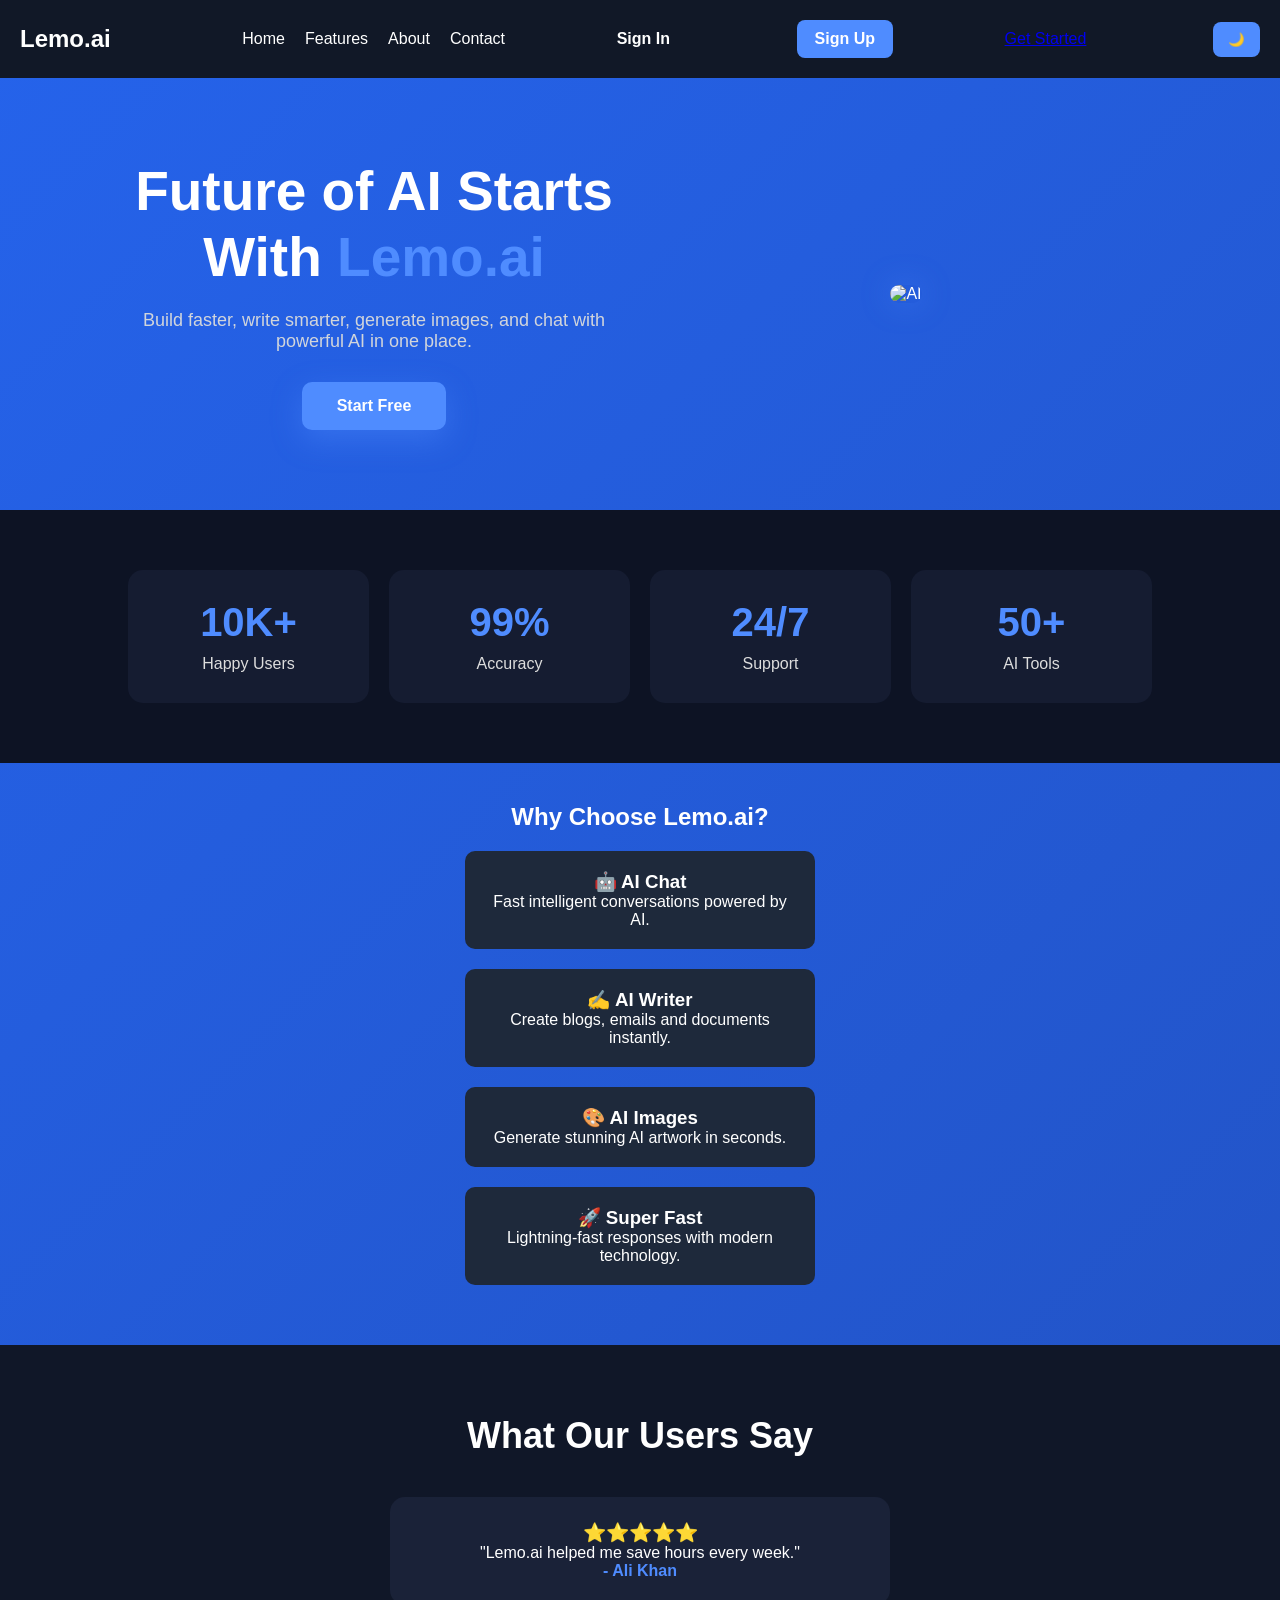
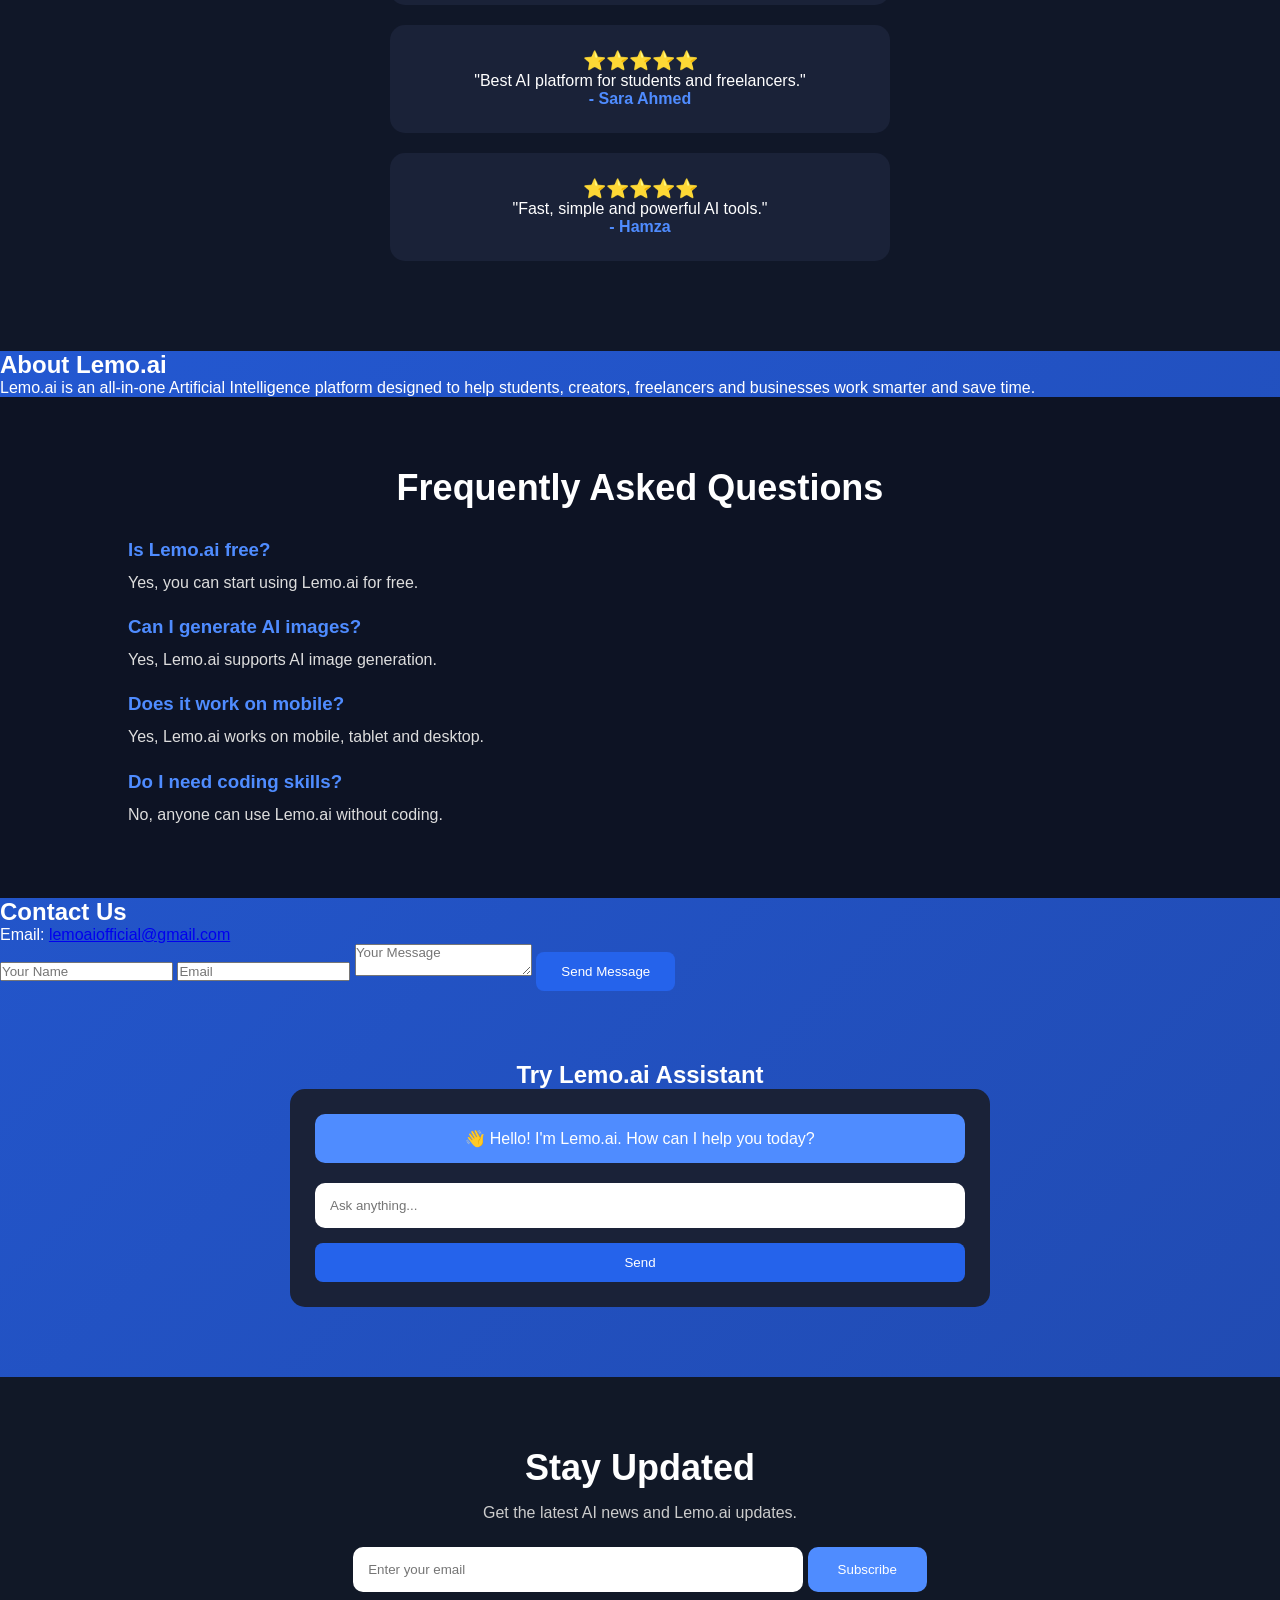
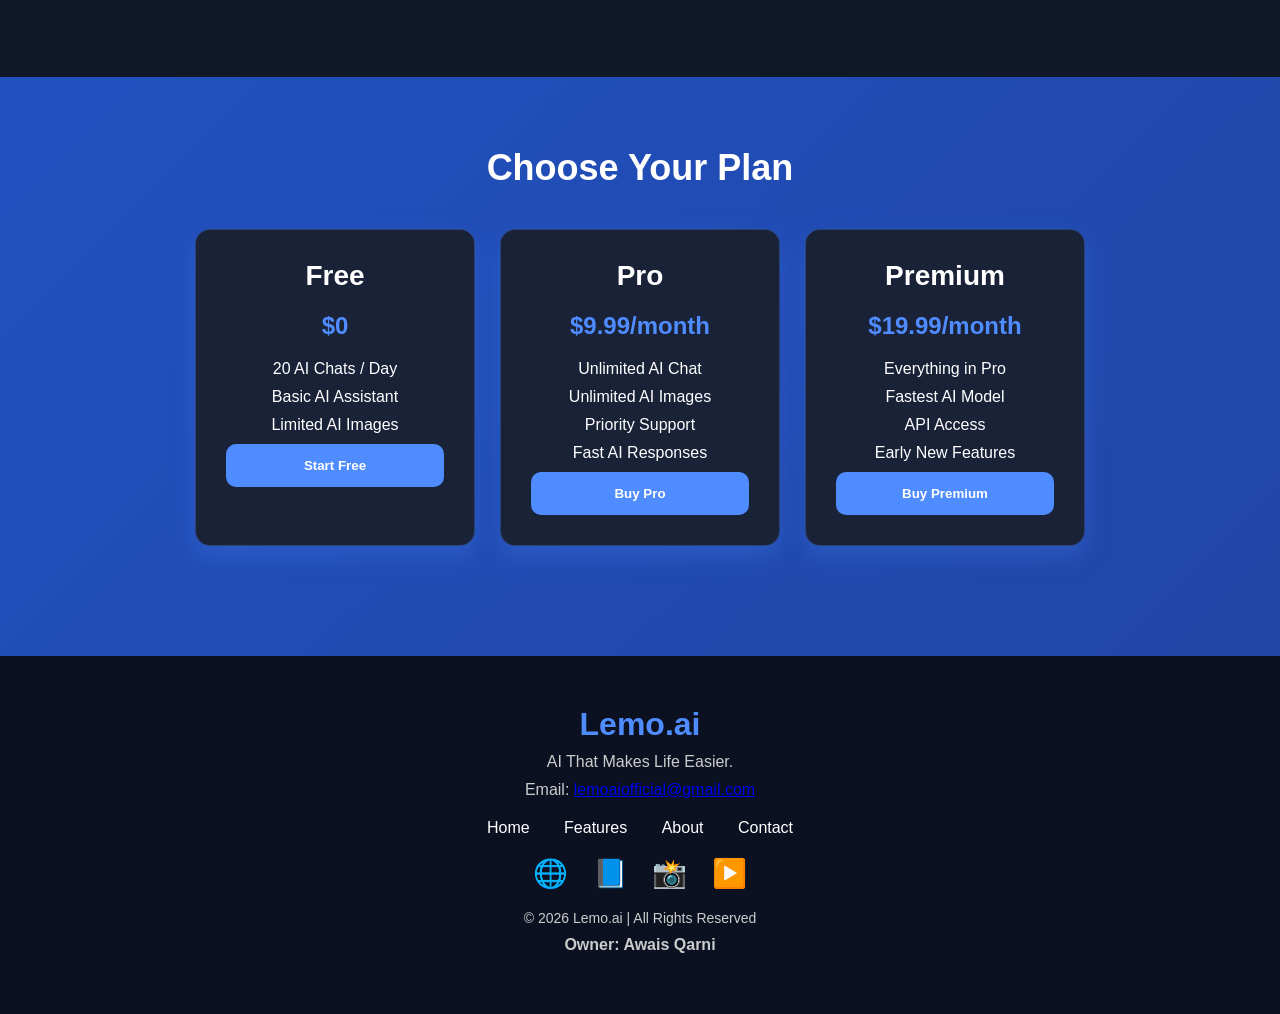
==== index.html @ efa88f42 "Update index.html" ====
<!DOCTYPE html>
<html lang="en">
<head>
    <meta charset="UTF-8">
    <meta name="viewport" content="width=device-width, initial-scale=1.0">
    <title>Lemo.ai | AI That Makes Life Easier</title>
    <link rel="stylesheet" href="style.css">
</head>
<body>
<div id="loader">
    <h1>Lemo.ai</h1>
</div>

<header>
    <nav class="navbar">
        <h2 class="logo">Lemo<span>.ai</span></h2>

        <ul class="menu">
            <li><a href="#">Home</a></li>
            <li><a href="#features">Features</a></li>
            <li><a href="#about">About</a></li>
            <li><a href="#contact">Contact</a></li>
        </ul>
<a href="login.html" class="signin-btn">Sign In</a>
<a href="sign up.html" class="signup-btn">Sign Up</a>

        <a href="#chat" class="btn">Get Started</a>
<button id="themeToggle">🌙</button>
    </nav>
</header>

<section class="hero">

    <div class="hero-text">

        <h1>Future of AI Starts With <span>Lemo.ai</span></h1>

        <p>
            Build faster, write smarter, generate images,
            and chat with powerful AI in one place.
        </p>

        <a href="#chat" class="hero-btn">Start Free</a>

    </div>

    <div class="hero-image">

        <img src="https://images.unsplash.com/photo-1677442136019-21780ecad995?w=700"
             alt="AI">

    </div>

</section> 
<section class="stats">

  <div class="stat">
    <h2>10K+</h2>
    <p>Happy Users</p>
  </div>

  <div class="stat">
    <h2>99%</h2>
    <p>Accuracy</p>
  </div>

  <div class="stat">
    <h2>24/7</h2>
    <p>Support</p>
  </div>

  <div class="stat">
    <h2>50+</h2>
    <p>AI Tools</p>
  </div>

</section>

<section id="features" class="features">

<h2>Why Choose Lemo.ai?</h2>

<div class="cards">

<div class="card">
<h3>🤖 AI Chat</h3>
<p>Fast intelligent conversations powered by AI.</p>
</div>

<div class="card">
<h3>✍ AI Writer</h3>
<p>Create blogs, emails and documents instantly.</p>
</div>

<div class="card">
<h3>🎨 AI Images</h3>
<p>Generate stunning AI artwork in seconds.</p>
</div>

<div class="card">
<h3>🚀 Super Fast</h3>
<p>Lightning-fast responses with modern technology.</p>
</div>

</div>

</section> 
<section class="testimonials">

  <h2>What Our Users Say</h2>

  <div class="card">
    <h3>⭐⭐⭐⭐⭐</h3>
    <p>"Lemo.ai helped me save hours every week."</p>
    <b>- Ali Khan</b>
  </div>

  <div class="card">
    <h3>⭐⭐⭐⭐⭐</h3>
    <p>"Best AI platform for students and freelancers."</p>
    <b>- Sara Ahmed</b>
  </div>

  <div class="card">
    <h3>⭐⭐⭐⭐⭐</h3>
    <p>"Fast, simple and powerful AI tools."</p>
    <b>- Hamza</b>
  </div>

</section>

<section id="about" class="about">

<h2>About Lemo.ai</h2>

<p>

Lemo.ai is an all-in-one Artificial Intelligence platform
designed to help students, creators, freelancers and businesses
work smarter and save time.

</p>

</section> 
<section class="faq">

  <h2>Frequently Asked Questions</h2>

  <h3>Is Lemo.ai free?</h3>
  <p>Yes, you can start using Lemo.ai for free.</p>

  <h3>Can I generate AI images?</h3>
  <p>Yes, Lemo.ai supports AI image generation.</p>

  <h3>Does it work on mobile?</h3>
  <p>Yes, Lemo.ai works on mobile, tablet and desktop.</p>

  <h3>Do I need coding skills?</h3>
  <p>No, anyone can use Lemo.ai without coding.</p>

</section>

<section id="contact" class="contact">

<h2>Contact Us</h2>
<p>Email: <a href="mailto:lemoaiofficial@gmail.com">lemoaiofficial@gmail.com</a></p>
<form>

<input type="text" placeholder="Your Name">

<input type="email" placeholder="Email">

<textarea placeholder="Your Message"></textarea>

<button>Send Message</button>

</form>

</section>
<section id="chat" class="chat">

<h2>Try Lemo.ai Assistant</h2>

<div class="chat-box">

<div class="ai-message">
👋 Hello! I'm Lemo.ai. How can I help you today?
</div>

<input type="text" placeholder="Ask anything...">

<button onclick="askAI()">Send</button>

</div>

</section>
<section class="newsletter">

<h2>Stay Updated</h2>

<p>Get the latest AI news and Lemo.ai updates.</p>

<form>
<input type="email" placeholder="Enter your email">
<button type="submit">Subscribe</button>
</form>

</section>
<section class="pricing">

<h2>Choose Your Plan</h2>

<div class="pricing-cards">

<div class="price-card">
<h3>Free</h3>
<h1>$0</h1>
<p>20 AI Chats / Day</p>
<p>Basic AI Assistant</p>
<p>Limited AI Images</p>
<button>Start Free</button>
</div>

<div class="price-card">
<h3>Pro</h3>
<h1>$9.99/month</h1>
<p>Unlimited AI Chat</p>
<p>Unlimited AI Images</p>
<p>Priority Support</p>
<p>Fast AI Responses</p>
<button>Buy Pro</button>
</div>

<div class="price-card">
<h3>Premium</h3>
<h1>$19.99/month</h1>
<p>Everything in Pro</p>
<p>Fastest AI Model</p>
<p>API Access</p>
<p>Early New Features</p>
<button>Buy Premium</button>
</div>

</div>

</section>

<footer class="footer">

    <h2>Lemo.ai</h2>

    <p>AI That Makes Life Easier.</p>
<p>Email: <a href="mailto:lemoaiofficial@gmail.com">lemoaiofficial@gmail.com</a></p>

    <div class="footer-links">
        <a href="#">Home</a>
        <a href="#features">Features</a>
        <a href="#about">About</a>
        <a href="#contact">Contact</a>
    </div>

    <div class="social-icons">
        <a href="#">🌐</a>
        <a href="#">📘</a>
        <a href="#">📸</a>
        <a href="#">▶️</a>
    </div>

    <p class="copyright">
        © 2026 Lemo.ai | All Rights Reserved
    </p>
<p class="owner">
    Owner: <b>Awais Qarni</b>
</p>

</footer>

<script src="script.js"></script>

</body>
</html>
---- style.css ----
*{
  margin:0;
  padding:0;
  box-sizing:border-box;
  font-family:Arial,sans-serif;
}

body{
  background:#0f172a;
  color:white;
}

nav{
  display:flex;
  justify-content:space-between;
  align-items:center;
  padding:20px;
  background:#111827;
}

nav ul{
  display:flex;
  list-style:none;
}

nav ul li{
  margin-left:20px;
}

nav ul li a{
  color:white;
  text-decoration:none;
}

.hero{
  text-align:center;
  padding:80px 20px;
}

.hero h1{
  font-size:42px;
}

.hero p{
  margin:20px 0;
}

button{
  padding:12px 25px;
  border:none;
  border-radius:8px;
  background:#2563eb;
  color:white;
  cursor:pointer;
}

.features{
  padding:40px 20px;
  text-align:center;
}

.card{
  background:#1e293b;
  padding:20px;
  margin:20px auto;
  max-width:350px;
  border-radius:10px;
}

footer{
  text-align:center;
  padding:20px;
  background:#111827;
  margin-top:40px;
}
/* ---------- Statistics ---------- */

.stats{
display:grid;
grid-template-columns:repeat(auto-fit,minmax(180px,1fr));
gap:20px;
padding:60px 10%;
background:#0d1324;
text-align:center;
}

.stat{
background:#151c31;
padding:30px;
border-radius:15px;
transition:.3s;
}

.stat:hover{
transform:translateY(-8px);
background:#1f2a48;
}

.stat h2{
font-size:40px;
color:#4f8cff;
margin-bottom:10px;
}

.stat p{
color:#ddd;
}


/* ---------- Testimonials ---------- */

.testimonials{
padding:70px 10%;
text-align:center;
background:#101728;
}

.testimonials h2{
font-size:36px;
margin-bottom:40px;
}

.testimonials .card{
background:#1a2238;
padding:25px;
margin:20px auto;
max-width:500px;
border-radius:15px;
transition:.3s;
}

.testimonials .card:hover{
transform:scale(1.03);
}

.testimonials b{
color:#4f8cff;
}


/* ---------- FAQ ---------- */

.faq{
padding:70px 10%;
background:#0d1324;
}

.faq h2{
text-align:center;
font-size:36px;
margin-bottom:30px;
}

.faq h3{
margin-top:20px;
color:#4f8cff;
}

.faq p{
margin-top:8px;
line-height:1.7;
color:#ddd;
}
/* ---------- Hero ---------- */

.hero{
display:flex;
align-items:center;
justify-content:space-between;
padding:80px 10%;
gap:40px;
flex-wrap:wrap;
}

.hero-text{
flex:1;
}

.hero-text h1{
font-size:55px;
line-height:1.2;
margin-bottom:20px;
}

.hero-text span{
color:#4f8cff;
}

.hero-text p{
font-size:18px;
color:#d1d5db;
margin-bottom:30px;
}

.hero-btn{
display:inline-block;
padding:15px 35px;
background:#4f8cff;
color:white;
text-decoration:none;
border-radius:10px;
font-weight:bold;
transition:.3s;
box-shadow:0 10px 30px rgba(79,140,255,.4);
}


.hero-btn:hover{
background:#2563eb;
transform:translateY(-3px);
}

.hero-image{
flex:1;
text-align:center;
}

.hero-image img{
width:100%;
max-width:500px;
border-radius:20px;
box-shadow:0 0 30px rgba(79,140,255,.4);
}
.card{
opacity:0;
transform:translateY(50px);
transition:all .6s ease;
}
.footer{
    background:#0b1120;
    color:white;
    text-align:center;
    padding:50px 20px;
}

.footer h2{
    font-size:32px;
    margin-bottom:10px;
    color:#4f8cff;
}

.footer p{
    color:#ccc;
    margin:10px 0;
}

.footer-links{
    margin:20px 0;
}

.footer-links a{
    color:white;
    text-decoration:none;
    margin:0 15px;
    transition:.3s;
}

.footer-links a:hover{
    color:#4f8cff;
}

.social-icons{
    margin:20px 0;
}

.social-icons a{
    font-size:28px;
    margin:0 10px;
    text-decoration:none;
}

.copyright{
    margin-top:25px;
    font-size:14px;
    color:#888;
}
#themeToggle{
    padding:10px 15px;
    border:none;
    border-radius:8px;
    background:#4f8cff;
    color:#fff;
    cursor:pointer;
    margin-left:15px;
}

.light-mode{
    background:#ffffff;
    color:#111111;
}

.light-mode nav{
    background:#f5f5f5;
}

.light-mode .card,
.light-mode .stat{
    background:#eeeeee;
    color:#111111;
}
#loader{
    position:fixed;
    top:0;
    left:0;
    width:100%;
    height:100%;
    background:#0b1120;
    display:flex;
    justify-content:center;
    align-items:center;
    z-index:9999;
}

#loader h1{
    color:#4f8cff;
    font-size:50px;
    animation:pulse 1s infinite;
}

@keyframes pulse{
    0%{transform:scale(1);}
    50%{transform:scale(1.1);}
    100%{transform:scale(1);}
}
body{
    margin:0;
    font-family:Arial,sans-serif;
    background:linear-gradient(-45deg,#0b1120,#111827,#1e3a8a,#2563eb);
    background-size:400% 400%;
    animation:bgAnimation 12s ease infinite;
    color:white;
}

@keyframes bgAnimation{
    0%{
        background-position:0% 50%;
    }
    50%{
        background-position:100% 50%;
    }
    100%{
        background-position:0% 50%;
    }
}
.signin-btn{
color:white;
text-decoration:none;
margin-right:15px;
font-weight:bold;
}

.signup-btn{
background:#4f8cff;
color:white;
padding:10px 18px;
border-radius:8px;
text-decoration:none;
font-weight:bold;
}

.signup-btn:hover{
background:#2563eb;
}
.owner{
    margin-top:10px;
    color:#4f8cff;
    font-size:16px;
    font-weight:bold;
}
.chat{
padding:70px 10%;
text-align:center;
}

.chat-box{
max-width:700px;
margin:auto;
background:#1a2238;
padding:25px;
border-radius:15px;
}

.ai-message{
background:#4f8cff;
padding:15px;
border-radius:10px;
margin-bottom:20px;
}

.chat-box input{
width:100%;
padding:15px;
margin-bottom:15px;
border:none;
border-radius:10px;
}

.chat-box button{
width:100%;
}
.newsletter{
padding:70px 10%;
text-align:center;
background:#111827;
}

.newsletter h2{
font-size:36px;
margin-bottom:15px;
}

.newsletter p{
margin-bottom:25px;
color:#ccc;
}

.newsletter input{
width:70%;
max-width:450px;
padding:15px;
border:none;
border-radius:10px;
margin-bottom:15px;
}

.newsletter button{
padding:15px 30px;
border:none;
border-radius:10px;
background:#4f8cff;
color:white;
cursor:pointer;
}
.pricing{
padding:70px 10%;
text-align:center;
}

.pricing h2{
font-size:36px;
margin-bottom:40px;
}

.pricing-cards{
display:flex;
justify-content:center;
gap:25px;
flex-wrap:wrap;
}

.price-card{
background:#1a2238;
padding:30px;
width:280px;
border-radius:15px;
box-shadow:0 10px 25px rgba(79,140,255,.25);
border:1px solid rgba(79,140,255,.3);
transition:.3s;
}

.price-card:hover{
transform:translateY(-10px);
}

.price-card h3{
font-size:28px;
}

.price-card h1{
margin:20px 0;
color:#4f8cff;
}

.price-card p{
margin:10px 0;
}

.price-card button{
width:100%;
padding:14px;
background:#4f8cff;
color:#fff;
border:none;
border-radius:10px;
cursor:pointer;
font-weight:bold;
}

.price-card button:hover{
background:#2563eb;
}
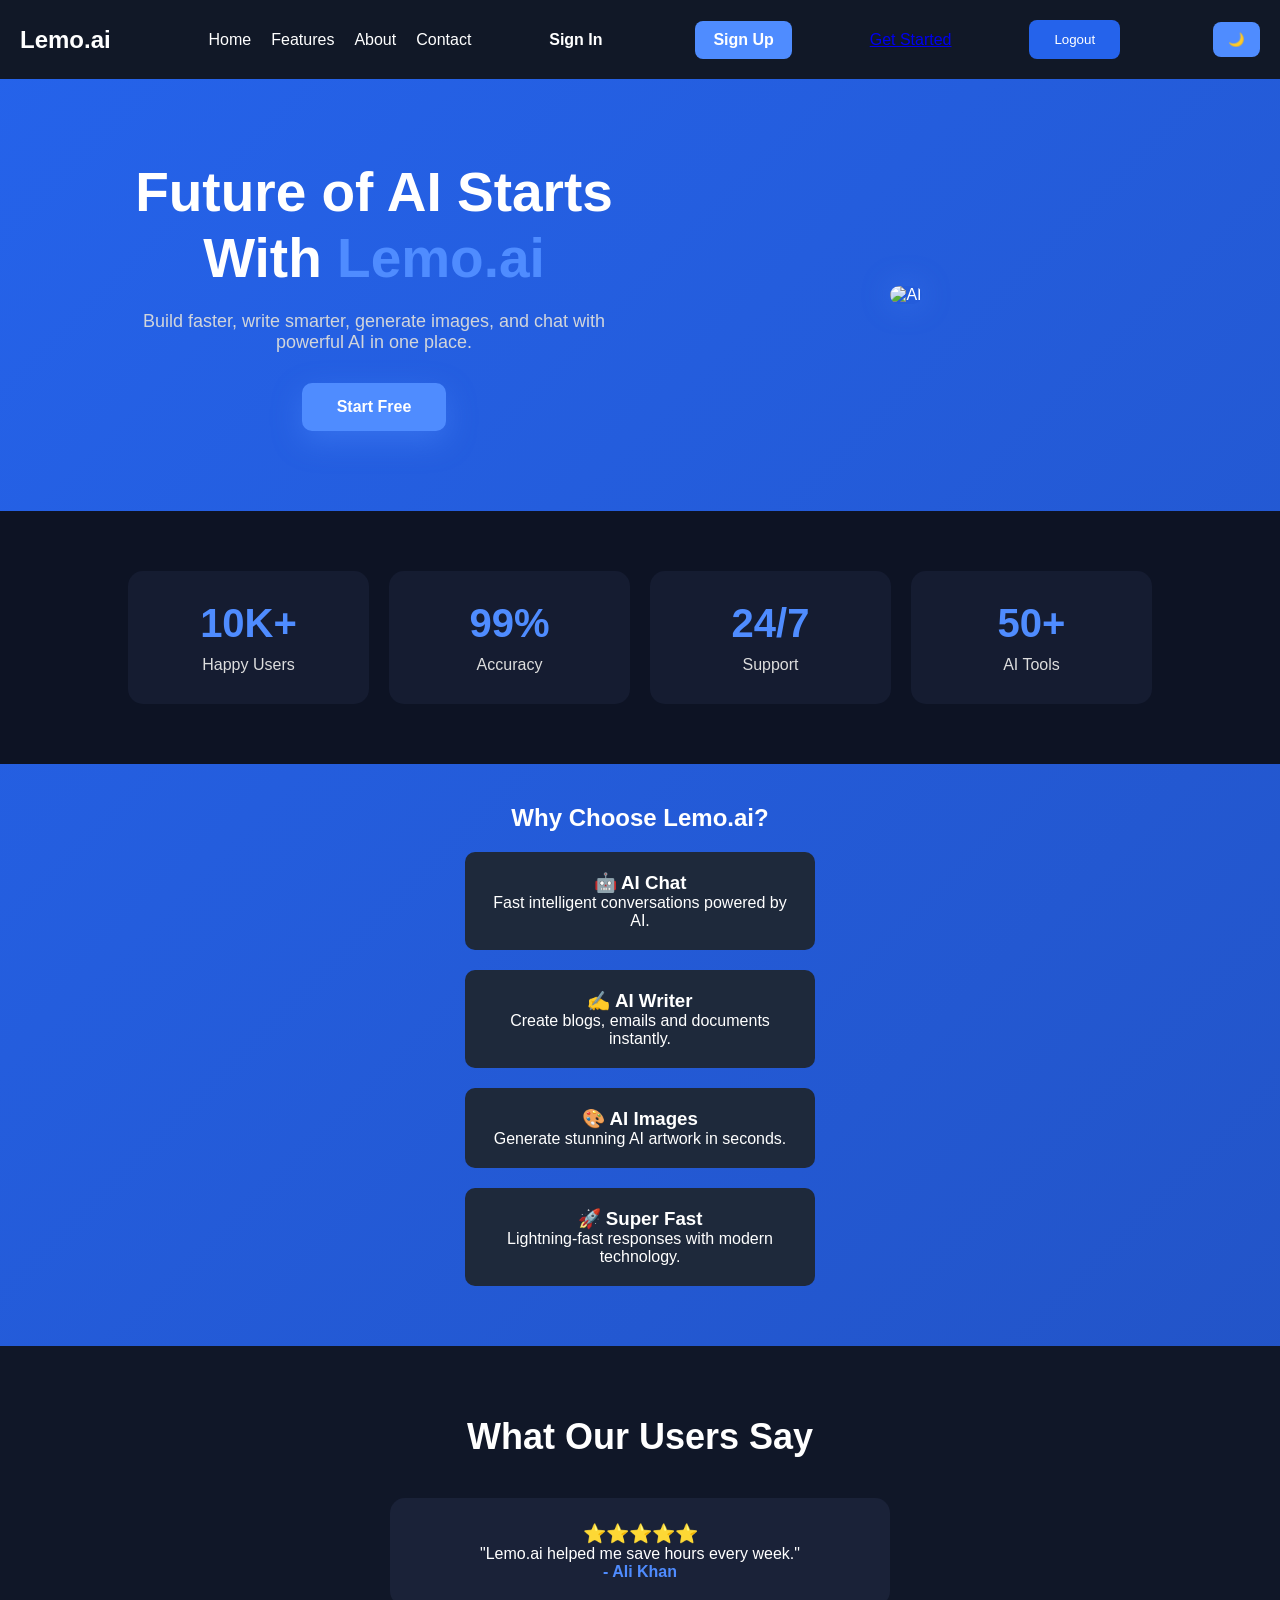
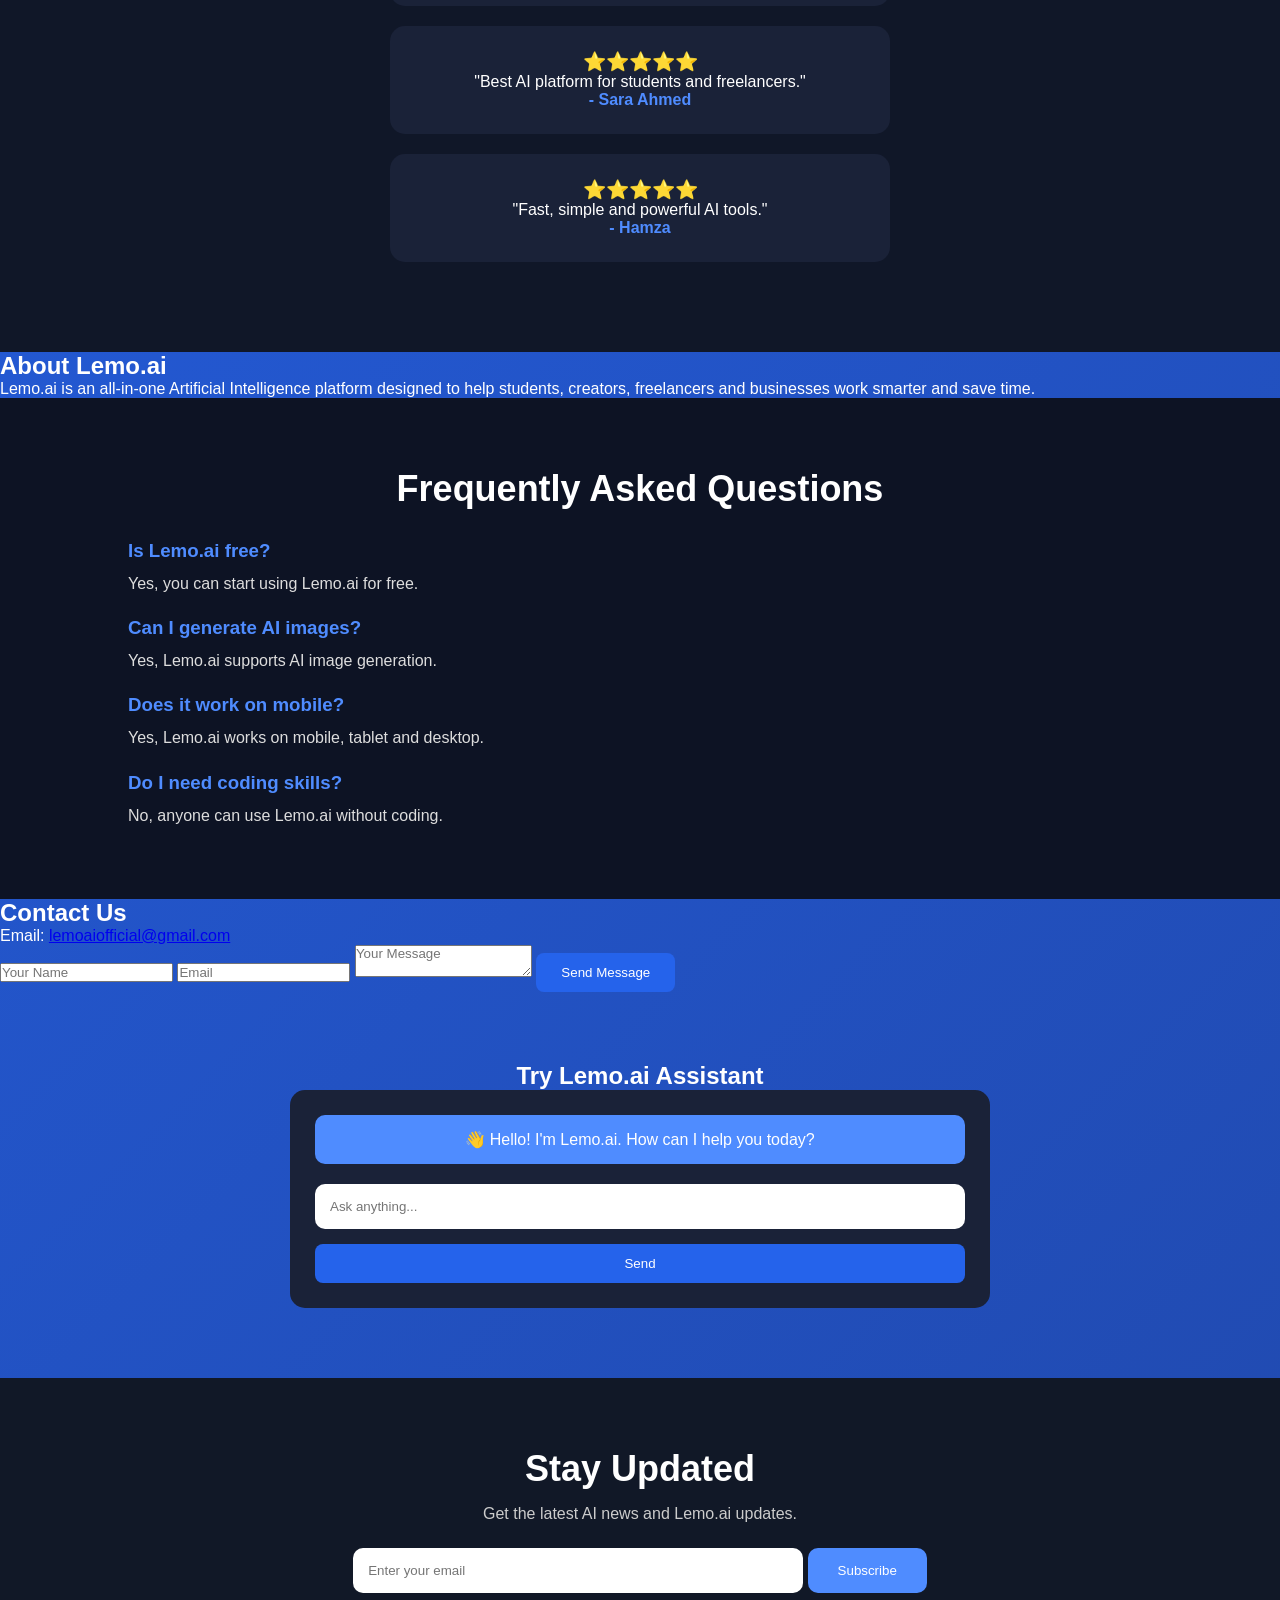
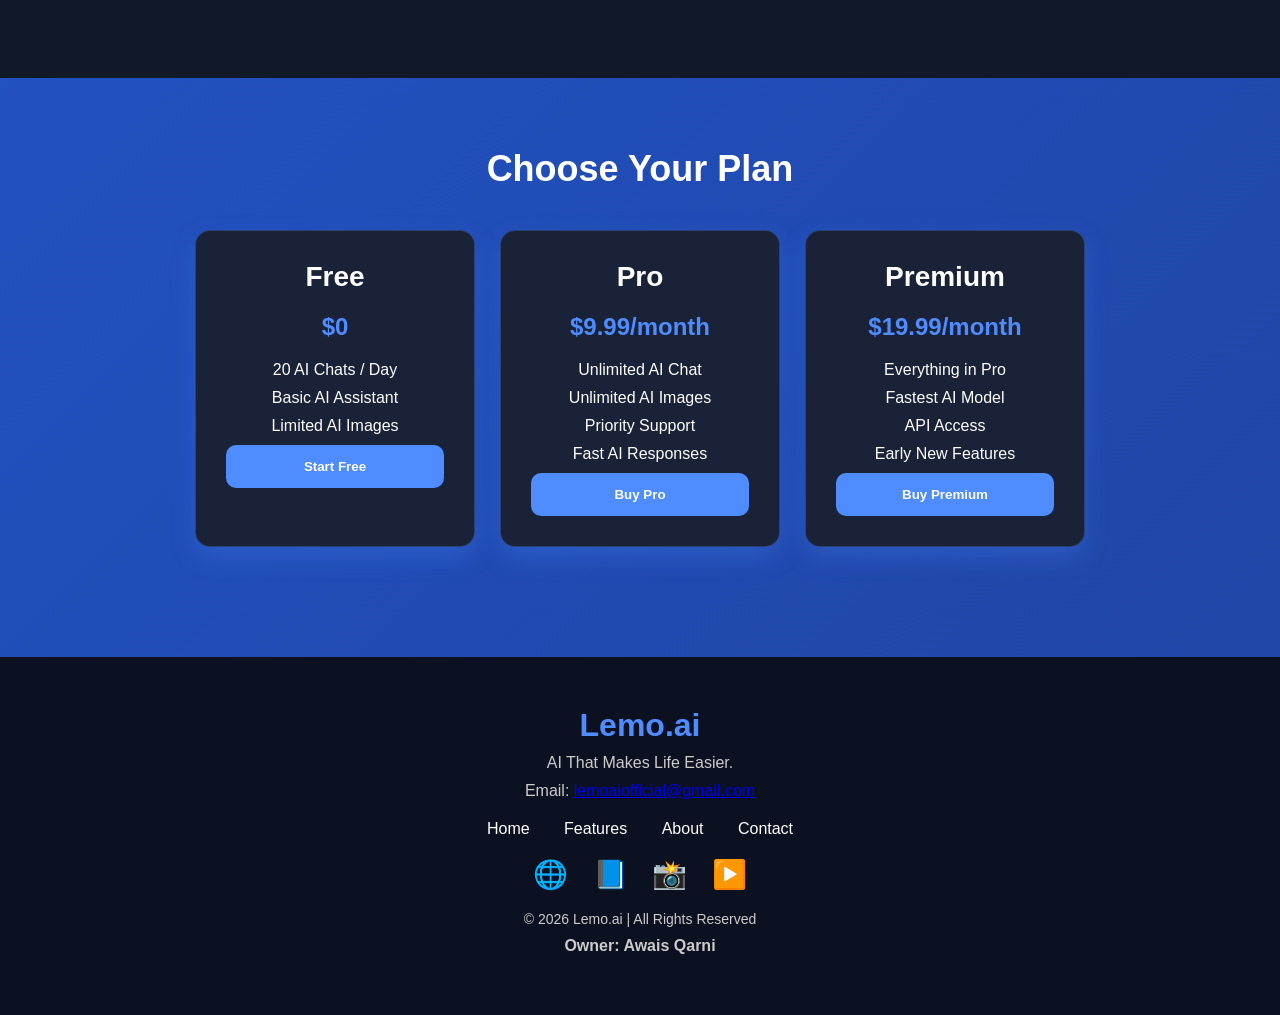
==== commit 1def5f08: "Update index.html" ====
--- a/index.html
+++ b/index.html
@@ -25,6 +25,7 @@
 <a href="sign up.html" class="signup-btn">Sign Up</a>
 
         <a href="#chat" class="btn">Get Started</a>
+<button id="logoutBtn">Logout</button>
 <button id="themeToggle">🌙</button>
     </nav>
 </header>
@@ -274,6 +275,16 @@
 </p>
 
 </footer>
+<script type="module">
+import { auth } from "./firebase.js";
+import { onAuthStateChanged } from "https://www.gstatic.com/firebasejs/12.16.0/firebase-auth.js";
+
+onAuthStateChanged(auth, (user) => {
+  if (!user) {
+    window.location.href = "login.html";
+  }
+});
+</script>
 
 <script src="script.js"></script>
 
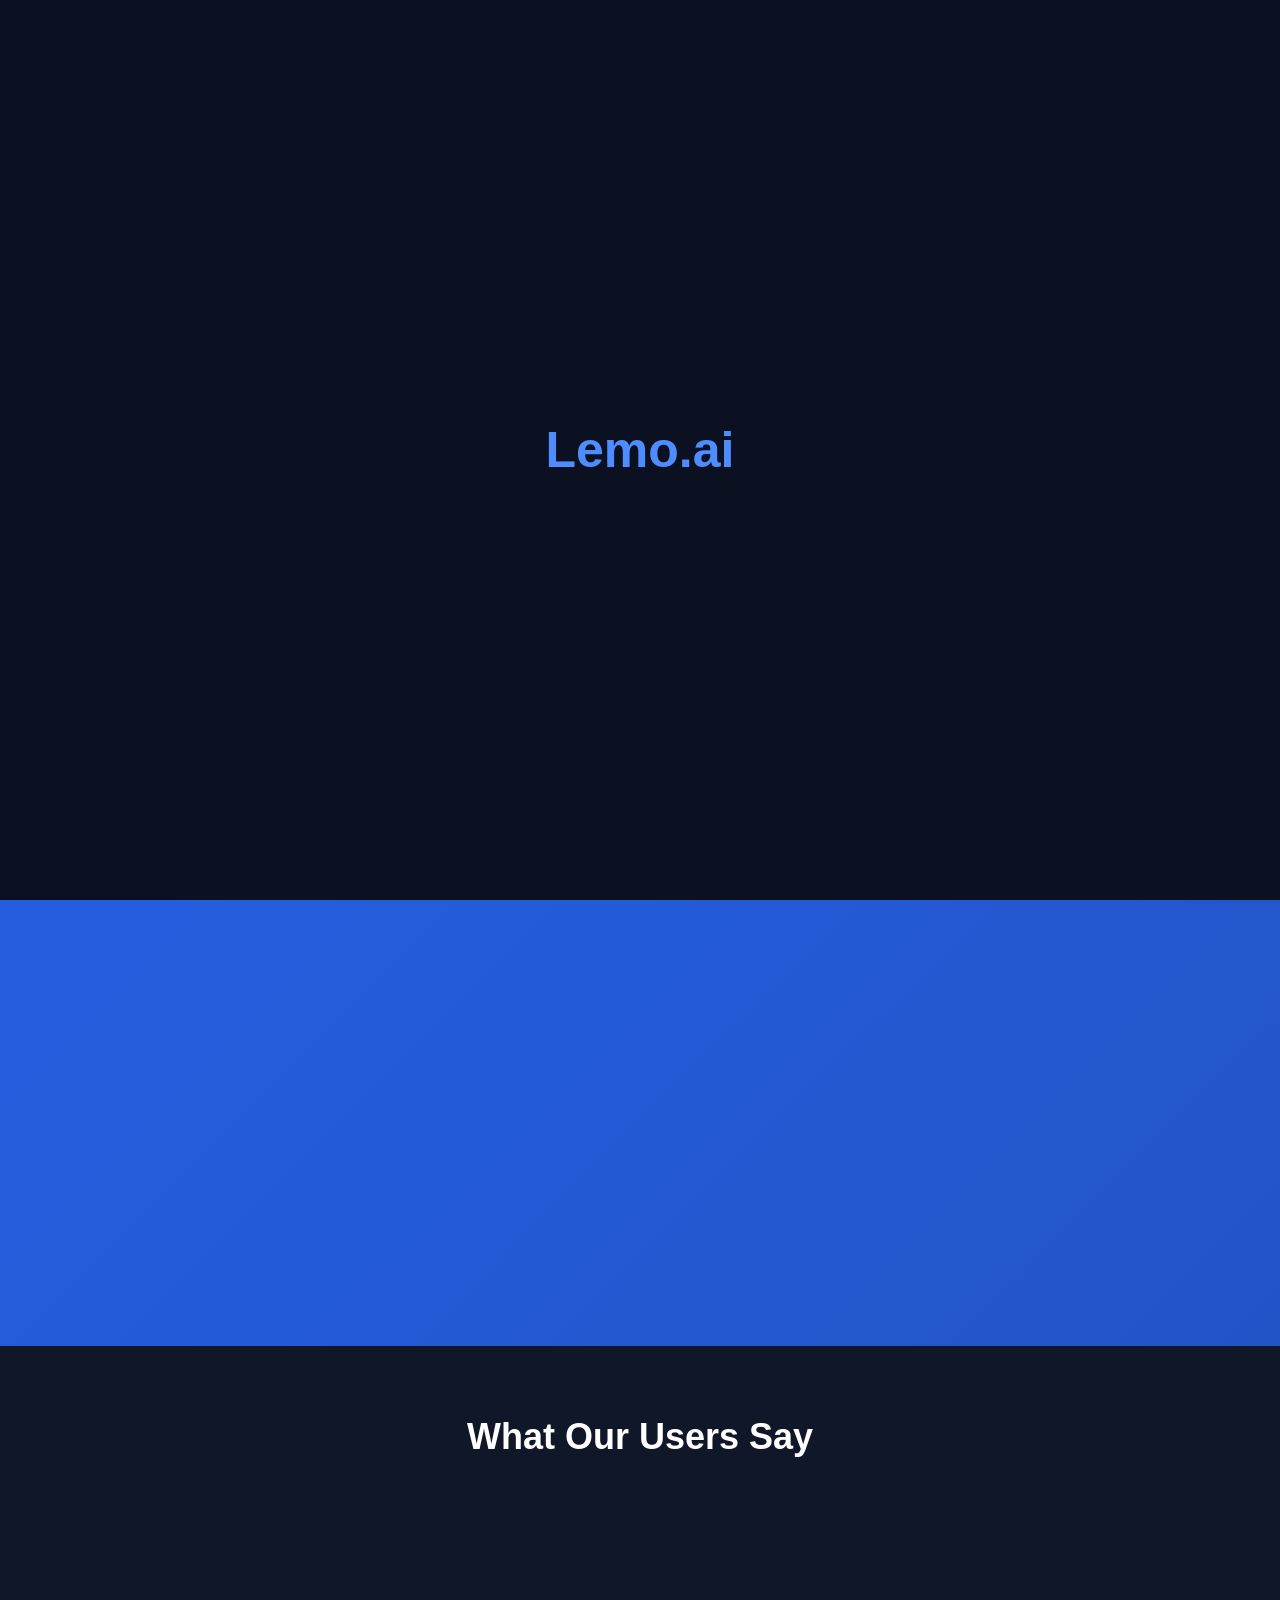
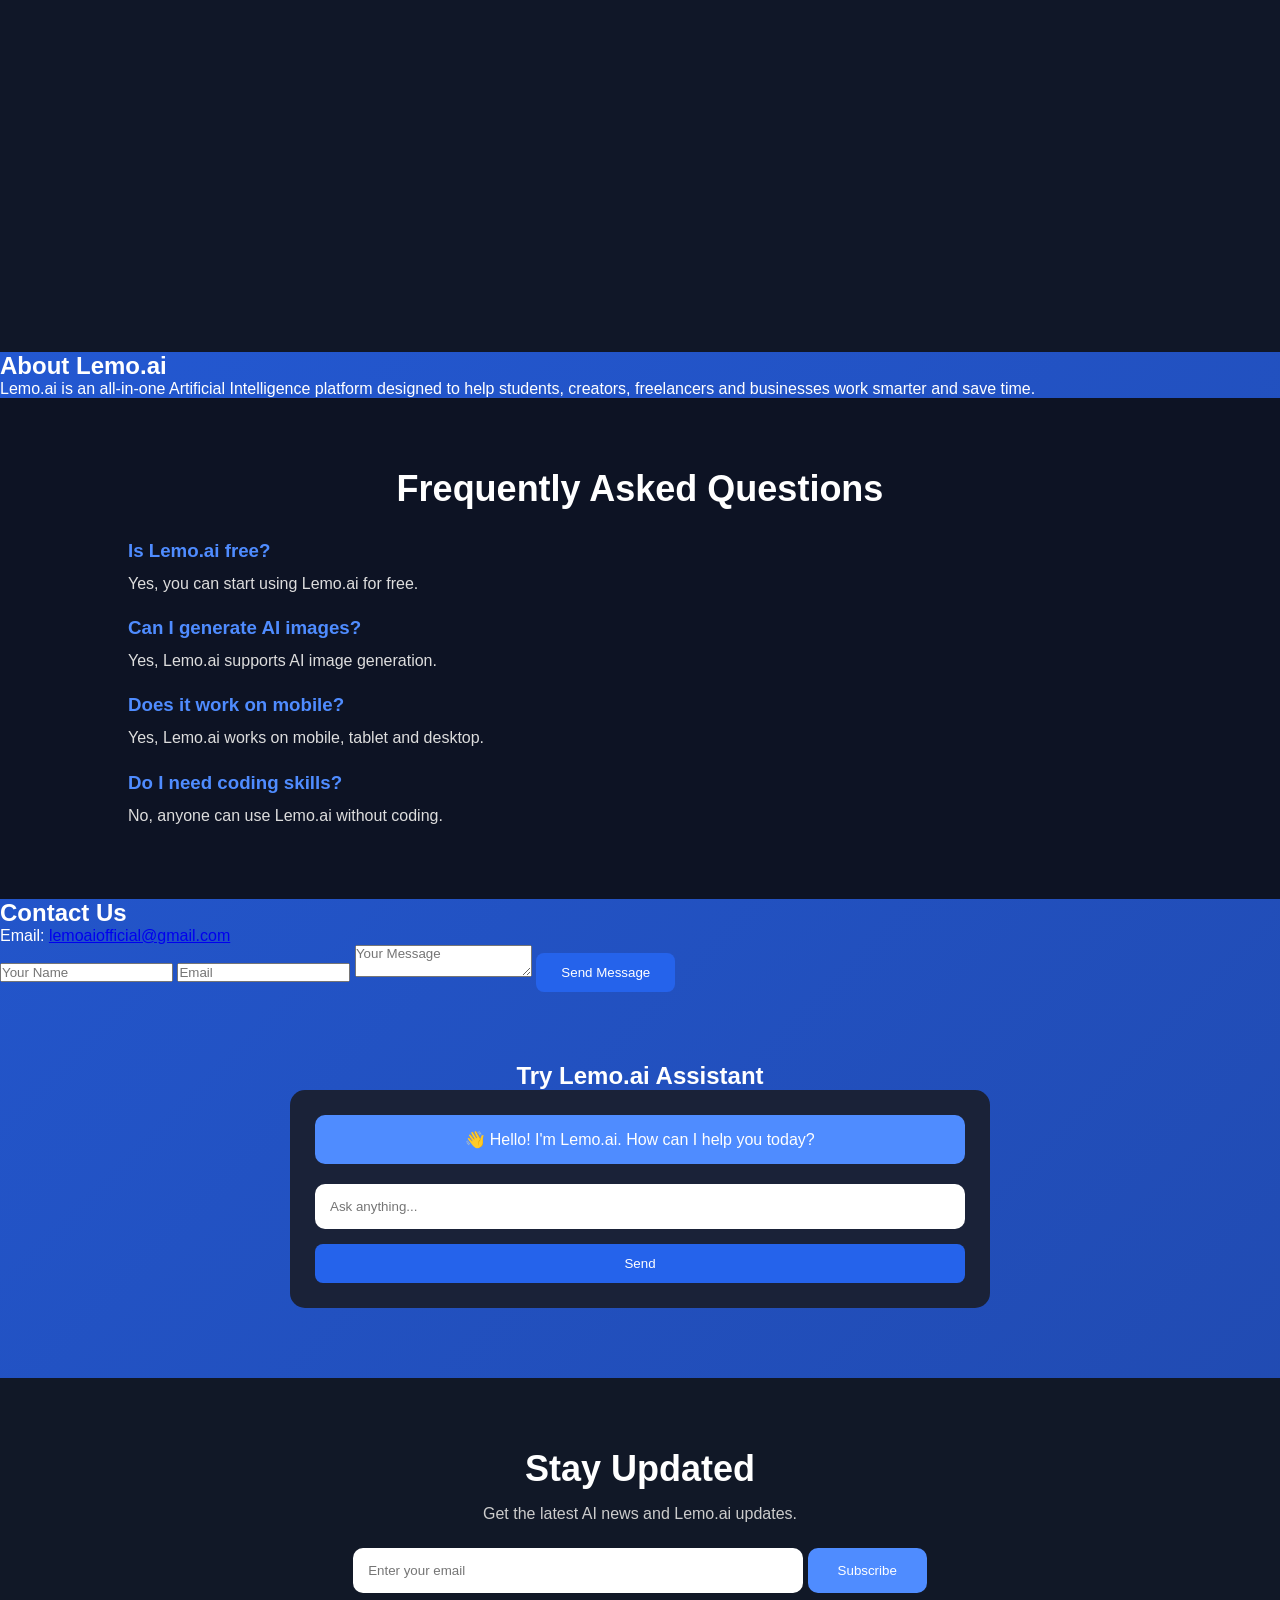
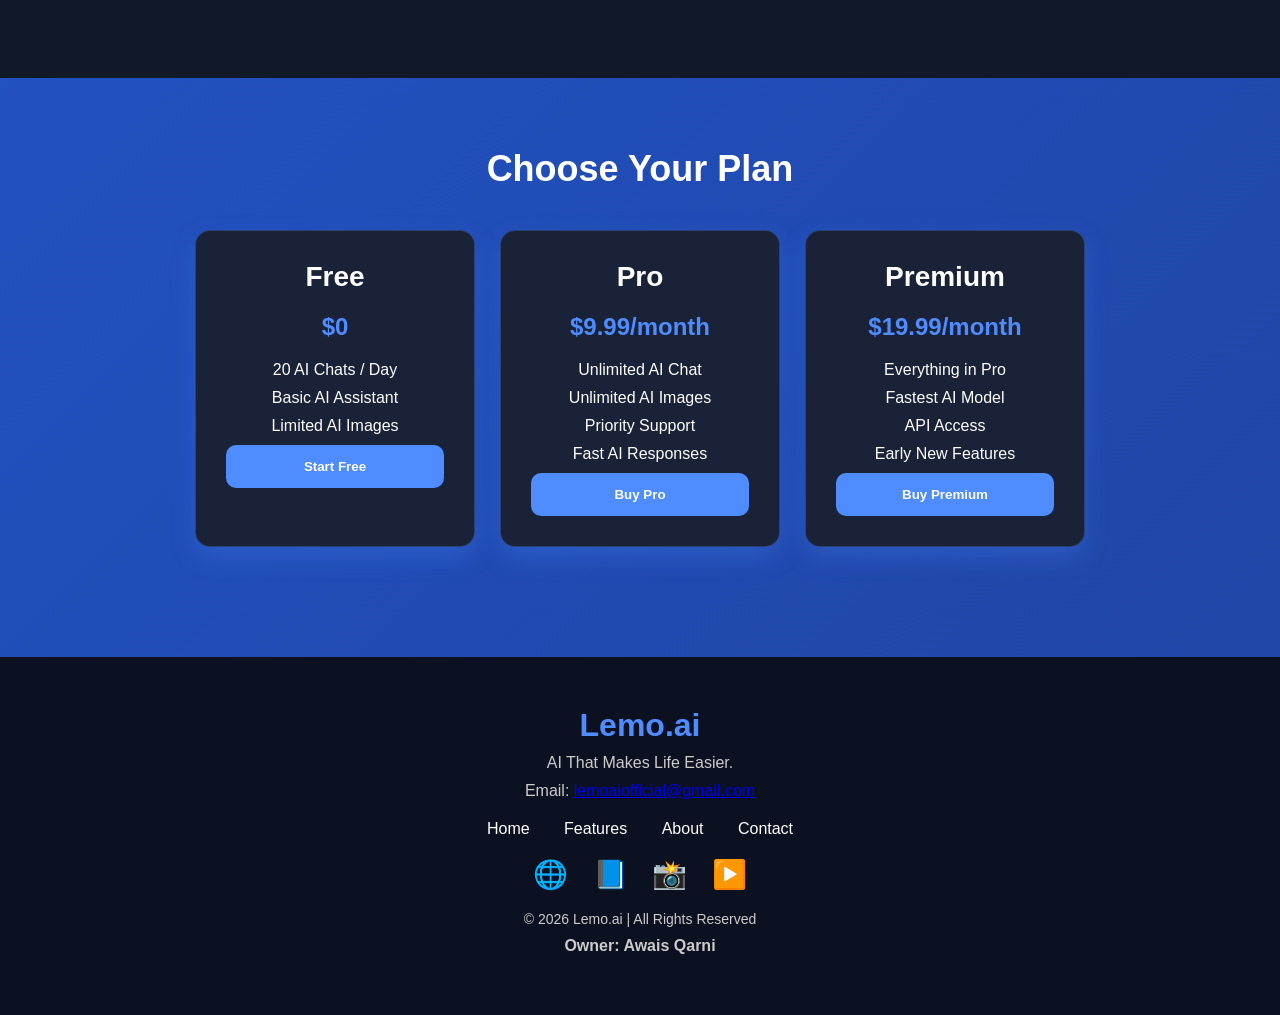
==== commit f8ba85ad: "Update index.html" ====
--- a/index.html
+++ b/index.html
@@ -25,6 +25,7 @@
 <a href="sign up.html" class="signup-btn">Sign Up</a>
 
         <a href="#chat" class="btn">Get Started</a>
+<span id="userInfo"></span>
 <button id="logoutBtn">Logout</button>
 <button id="themeToggle">🌙</button>
     </nav>
@@ -286,7 +287,7 @@
 });
 </script>
 
-<script src="script.js"></script>
+<script type="module" src="script.js"></script>
 
 </body>
 </html>
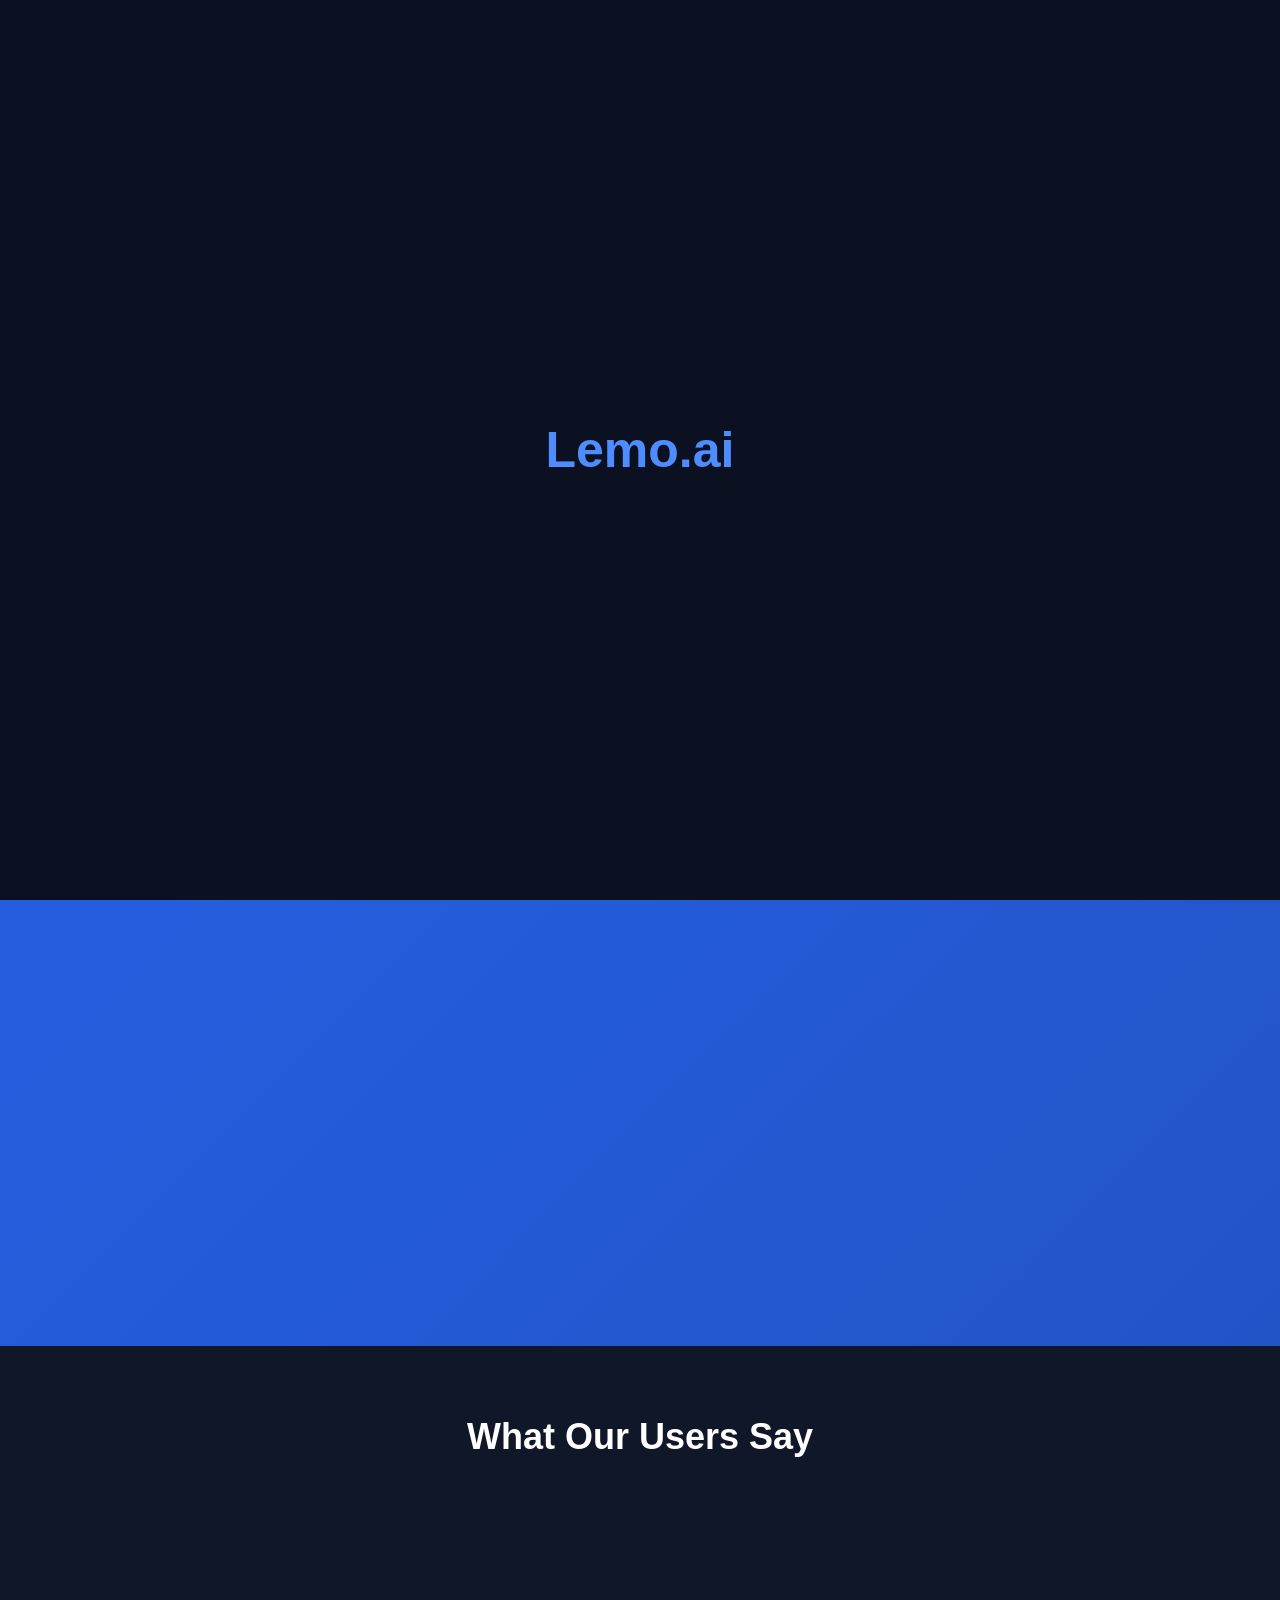
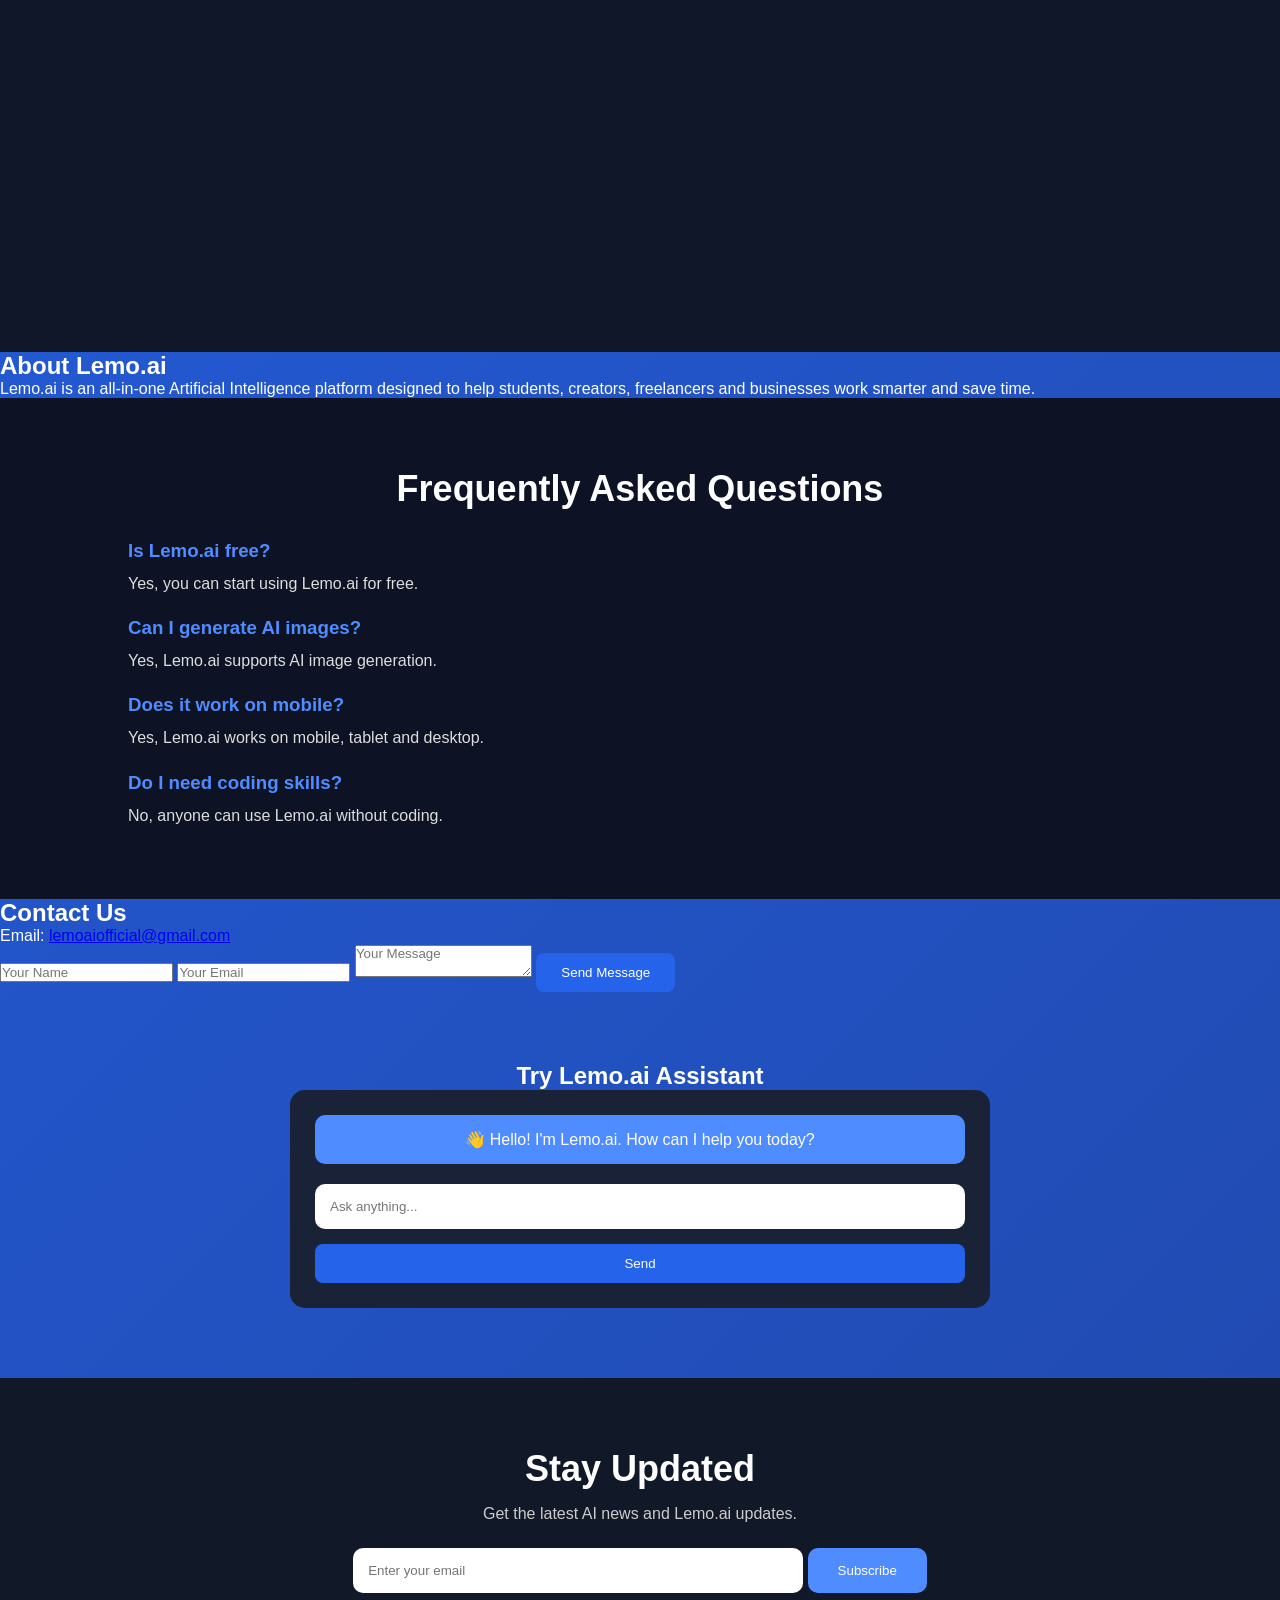
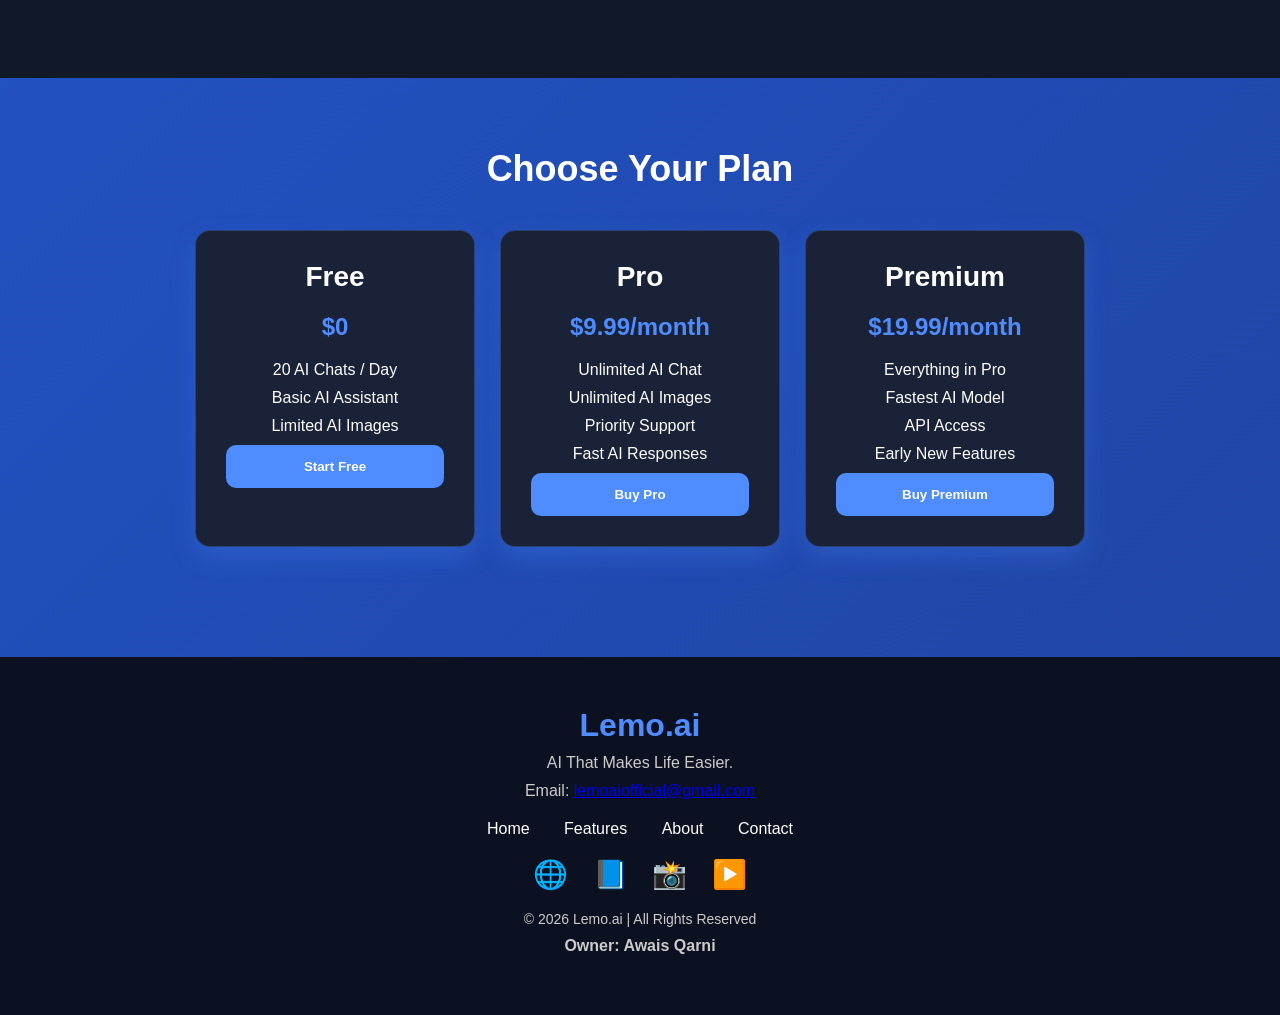
==== commit 12d28a94: "Update index.html" ====
--- a/index.html
+++ b/index.html
@@ -166,15 +166,19 @@
 
 <h2>Contact Us</h2>
 <p>Email: <a href="mailto:lemoaiofficial@gmail.com">lemoaiofficial@gmail.com</a></p>
-<form>
-
-<input type="text" placeholder="Your Name">
-
-<input type="email" placeholder="Email">
-
-<textarea placeholder="Your Message"></textarea>
-
-<button>Send Message</button>
+<form action="https://formsubmit.co/lemoaiofficial@gmail.com" method="POST">
+
+<input type="hidden" name="_captcha" value="false">
+
+<input type="hidden" name="_next" value="https://lemo-ai-eta.vercel.app">
+
+<input type="text" name="name" placeholder="Your Name" required>
+
+<input type="email" name="email" placeholder="Your Email" required>
+
+<textarea name="message" placeholder="Your Message" required></textarea>
+
+<button type="submit">Send Message</button>
 
 </form>
 
